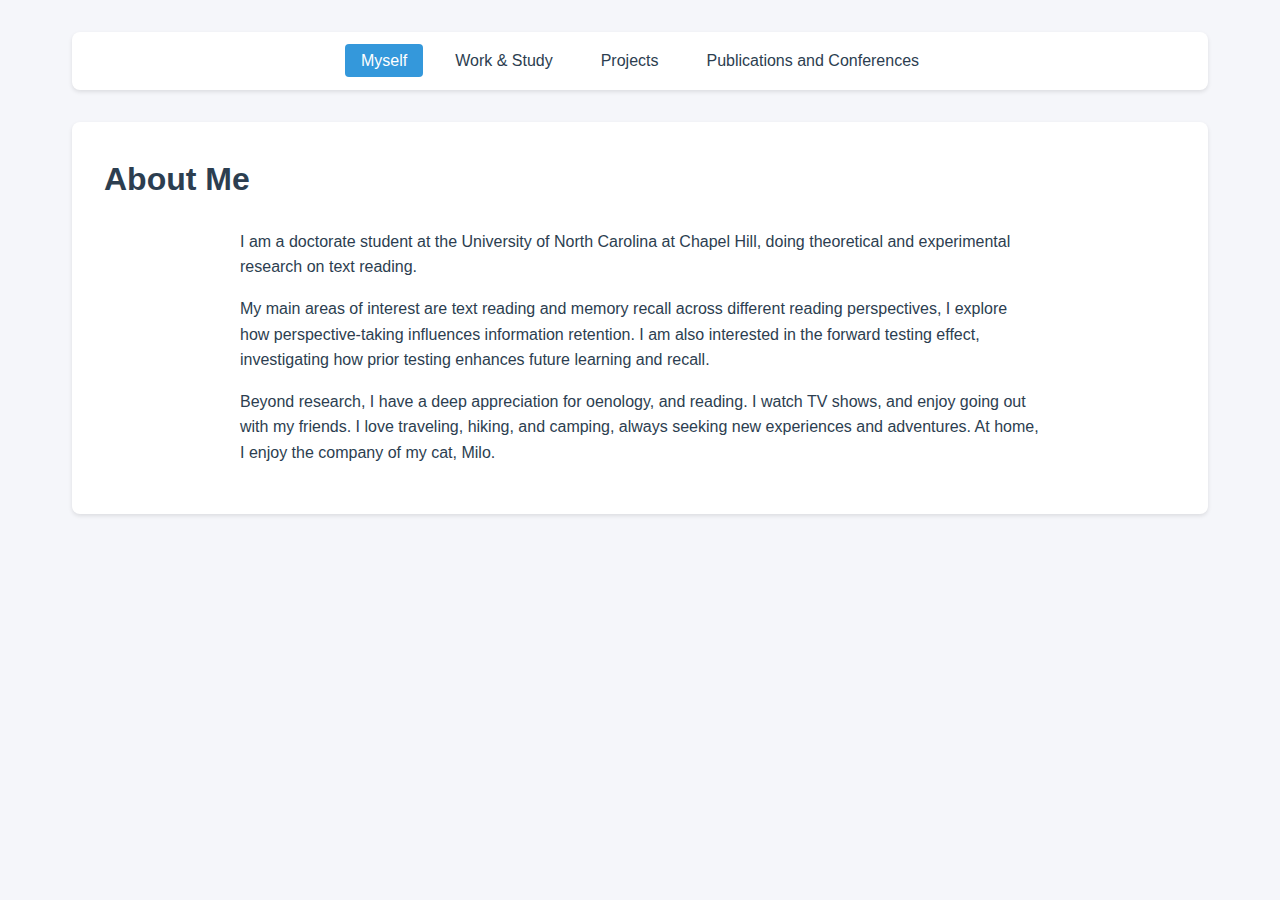
==== index.html @ a4b4fc6f "Initial commit: Academic portfolio website" ====
<!DOCTYPE html>
<html lang="en">
<head>
    <meta charset="UTF-8">
    <meta name="viewport" content="width=device-width, initial-scale=1.0">
    <title>Academic Portfolio</title>
    <link rel="stylesheet" href="styles.css">
</head>
<body>
    <div class="container">
        <nav>
            <ul>
                <li><a href="index.html" class="active">Myself</a></li>
                <li><a href="work-study.html">Work & Study</a></li>
                <li><a href="projects.html">Projects</a></li>
                <li><a href="publications.html">Publications and Conferences</a></li>
            </ul>
        </nav>
        
        <main>
            <h1>About Me</h1>
            <div class="content">
                <p>I am a doctorate student at the University of North Carolina at Chapel Hill, doing theoretical and experimental research on text reading.</p>
                
                <p>My main areas of interest are text reading and memory recall across different reading perspectives, I explore how perspective-taking influences information retention. I am also interested in the forward testing effect, investigating how prior testing enhances future learning and recall.</p>
                
                <p>Beyond research, I have a deep appreciation for oenology, and reading. I watch TV shows, and enjoy going out with my friends. I love traveling, hiking, and camping, always seeking new experiences and adventures. At home, I enjoy the company of my cat, Milo.</p>
            </div>
        </main>
    </div>
</body>
</html>
---- styles.css ----
/* Base styles */
:root {
    --primary-color: #2c3e50;
    --secondary-color: #34495e;
    --accent-color: #3498db;
    --text-color: #2c3e50;
    --background-color: #f5f6fa;
    --nav-hover: #e1e8ed;
}

* {
    margin: 0;
    padding: 0;
    box-sizing: border-box;
}

body {
    font-family: 'Segoe UI', Tahoma, Geneva, Verdana, sans-serif;
    line-height: 1.6;
    color: var(--text-color);
    background-color: var(--background-color);
}

.container {
    max-width: 1200px;
    margin: 0 auto;
    padding: 2rem;
}

/* Navigation */
nav {
    background-color: white;
    padding: 1rem;
    margin-bottom: 2rem;
    border-radius: 8px;
    box-shadow: 0 2px 4px rgba(0,0,0,0.1);
}

nav ul {
    list-style: none;
    display: flex;
    justify-content: center;
    flex-wrap: wrap;
    gap: 1rem;
}

nav a {
    text-decoration: none;
    color: var(--text-color);
    padding: 0.5rem 1rem;
    border-radius: 4px;
    transition: background-color 0.3s ease;
}

nav a:hover {
    background-color: var(--nav-hover);
}

nav a.active {
    background-color: var(--accent-color);
    color: white;
}

/* Main content */
main {
    background-color: white;
    padding: 2rem;
    border-radius: 8px;
    box-shadow: 0 2px 4px rgba(0,0,0,0.1);
}

h1 {
    color: var(--primary-color);
    margin-bottom: 1.5rem;
    font-size: 2rem;
}

h2 {
    color: var(--secondary-color);
    margin: 1.5rem 0 1rem;
    font-size: 1.5rem;
}

.content {
    max-width: 800px;
    margin: 0 auto;
}

p {
    margin-bottom: 1rem;
}

section {
    margin-bottom: 2rem;
}

/* Conference list */
.conference-list {
    list-style: none;
    margin: 1rem 0;
}

.conference-list li {
    padding: 0.75rem 0;
    border-bottom: 1px solid var(--nav-hover);
}

.conference-list li:last-child {
    border-bottom: none;
}

/* Responsive design */
@media (max-width: 768px) {
    .container {
        padding: 1rem;
    }
    
    nav ul {
        flex-direction: column;
        align-items: center;
    }
    
    nav a {
        display: block;
        width: 100%;
        text-align: center;
    }
    
    main {
        padding: 1.5rem;
    }
}
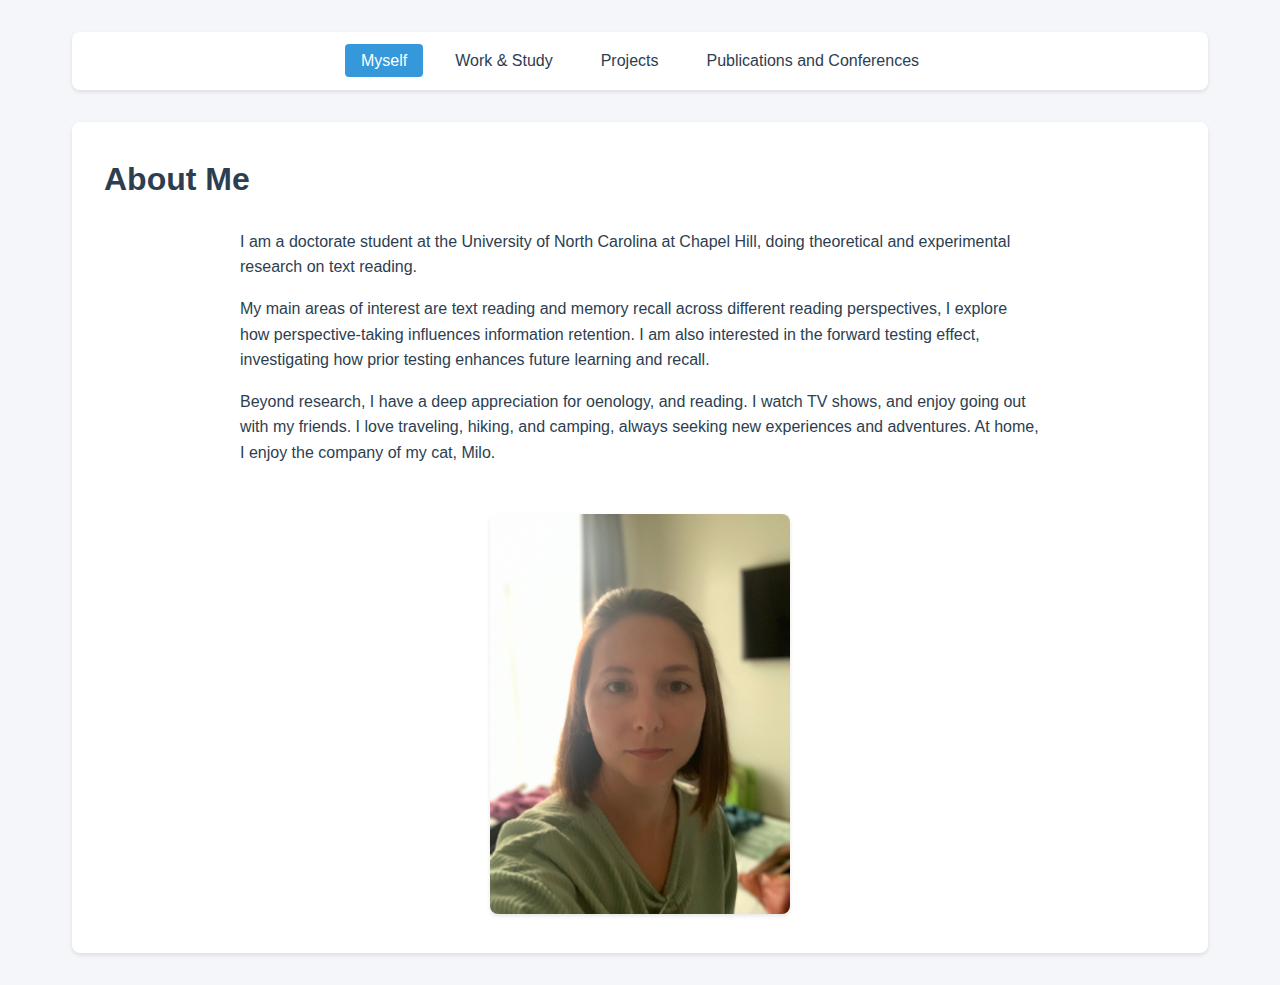
==== commit 6658d15e: "updated image" ====
--- a/index.html
+++ b/index.html
@@ -25,6 +25,10 @@
                 <p>My main areas of interest are text reading and memory recall across different reading perspectives, I explore how perspective-taking influences information retention. I am also interested in the forward testing effect, investigating how prior testing enhances future learning and recall.</p>
                 
                 <p>Beyond research, I have a deep appreciation for oenology, and reading. I watch TV shows, and enjoy going out with my friends. I love traveling, hiking, and camping, always seeking new experiences and adventures. At home, I enjoy the company of my cat, Milo.</p>
+
+                <div class="profile-image-container">
+                    <img src="9DA48A41-B4B2-4A98-8CA5-3DB0F6747615_1_105_c.jpeg" alt="Profile Image" class="profile-image">
+                </div>
             </div>
         </main>
     </div>
--- a/styles.css
+++ b/styles.css
@@ -94,6 +94,19 @@
     margin-bottom: 2rem;
 }
 
+/* Profile Image */
+.profile-image-container {
+    text-align: center;
+    margin-top: 3rem;
+}
+
+.profile-image {
+    width: 300px;
+    height: auto;
+    border-radius: 8px;
+    box-shadow: 0 2px 4px rgba(0,0,0,0.1);
+}
+
 /* Conference list */
 .conference-list {
     list-style: none;
@@ -129,4 +142,9 @@
     main {
         padding: 1.5rem;
     }
+
+    .profile-image {
+        width: 100%;
+        max-width: 300px;
+    }
 }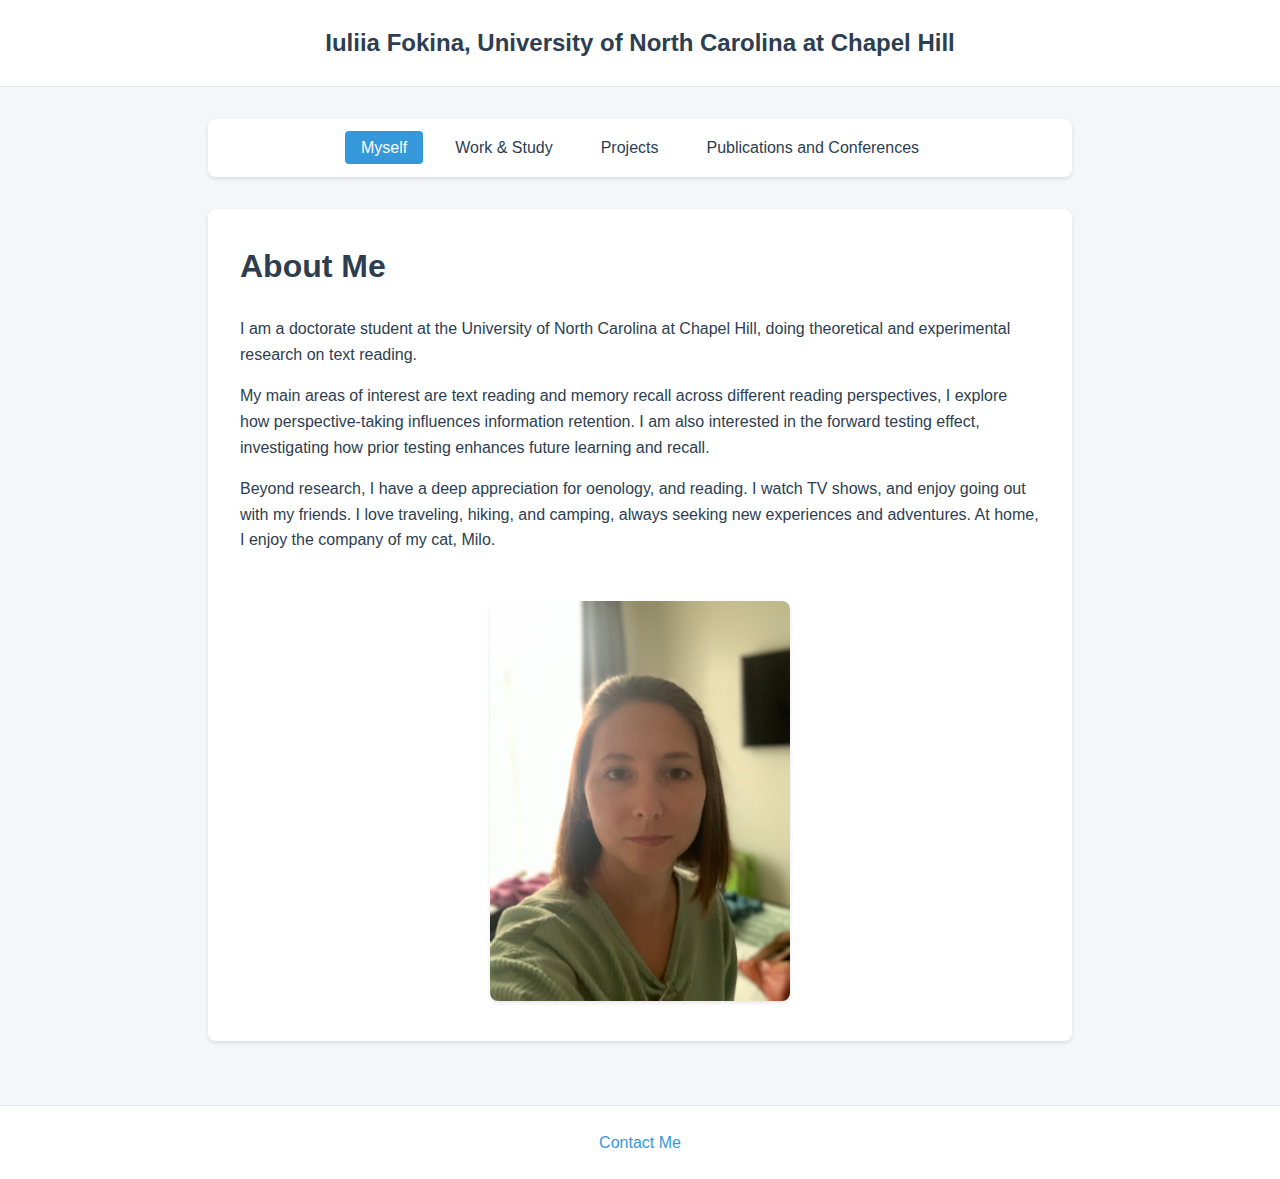
==== commit 1f847f20: "added header and footer" ====
--- a/index.html
+++ b/index.html
@@ -7,6 +7,10 @@
     <link rel="stylesheet" href="styles.css">
 </head>
 <body>
+    <header class="site-header">
+        <h2>Iuliia Fokina, University of North Carolina at Chapel Hill</h2>
+    </header>
+
     <div class="container">
         <nav>
             <ul>
@@ -32,5 +36,9 @@
             </div>
         </main>
     </div>
+
+    <footer class="site-footer">
+        <a href="mailto:fokina@unc.edu">Contact Me</a>
+    </footer>
 </body>
 </html>--- a/styles.css
+++ b/styles.css
@@ -19,12 +19,30 @@
     line-height: 1.6;
     color: var(--text-color);
     background-color: var(--background-color);
+    min-height: 100vh;
+    display: flex;
+    flex-direction: column;
 }
 
 .container {
     max-width: 1200px;
     margin: 0 auto;
     padding: 2rem;
+    flex: 1;
+}
+
+/* Header */
+.site-header {
+    background-color: white;
+    padding: 1.5rem;
+    text-align: center;
+    border-bottom: 1px solid var(--nav-hover);
+}
+
+.site-header h2 {
+    color: var(--primary-color);
+    margin: 0;
+    font-size: 1.5rem;
 }
 
 /* Navigation */
@@ -107,6 +125,26 @@
     box-shadow: 0 2px 4px rgba(0,0,0,0.1);
 }
 
+/* Footer */
+.site-footer {
+    background-color: white;
+    padding: 1.5rem;
+    text-align: center;
+    margin-top: 2rem;
+    border-top: 1px solid var(--nav-hover);
+}
+
+.site-footer a {
+    color: var(--accent-color);
+    text-decoration: none;
+    font-weight: 500;
+    transition: color 0.3s ease;
+}
+
+.site-footer a:hover {
+    color: var(--primary-color);
+}
+
 /* Conference list */
 .conference-list {
     list-style: none;
@@ -147,4 +185,8 @@
         width: 100%;
         max-width: 300px;
     }
+
+    .site-header h2 {
+        font-size: 1.2rem;
+    }
 }